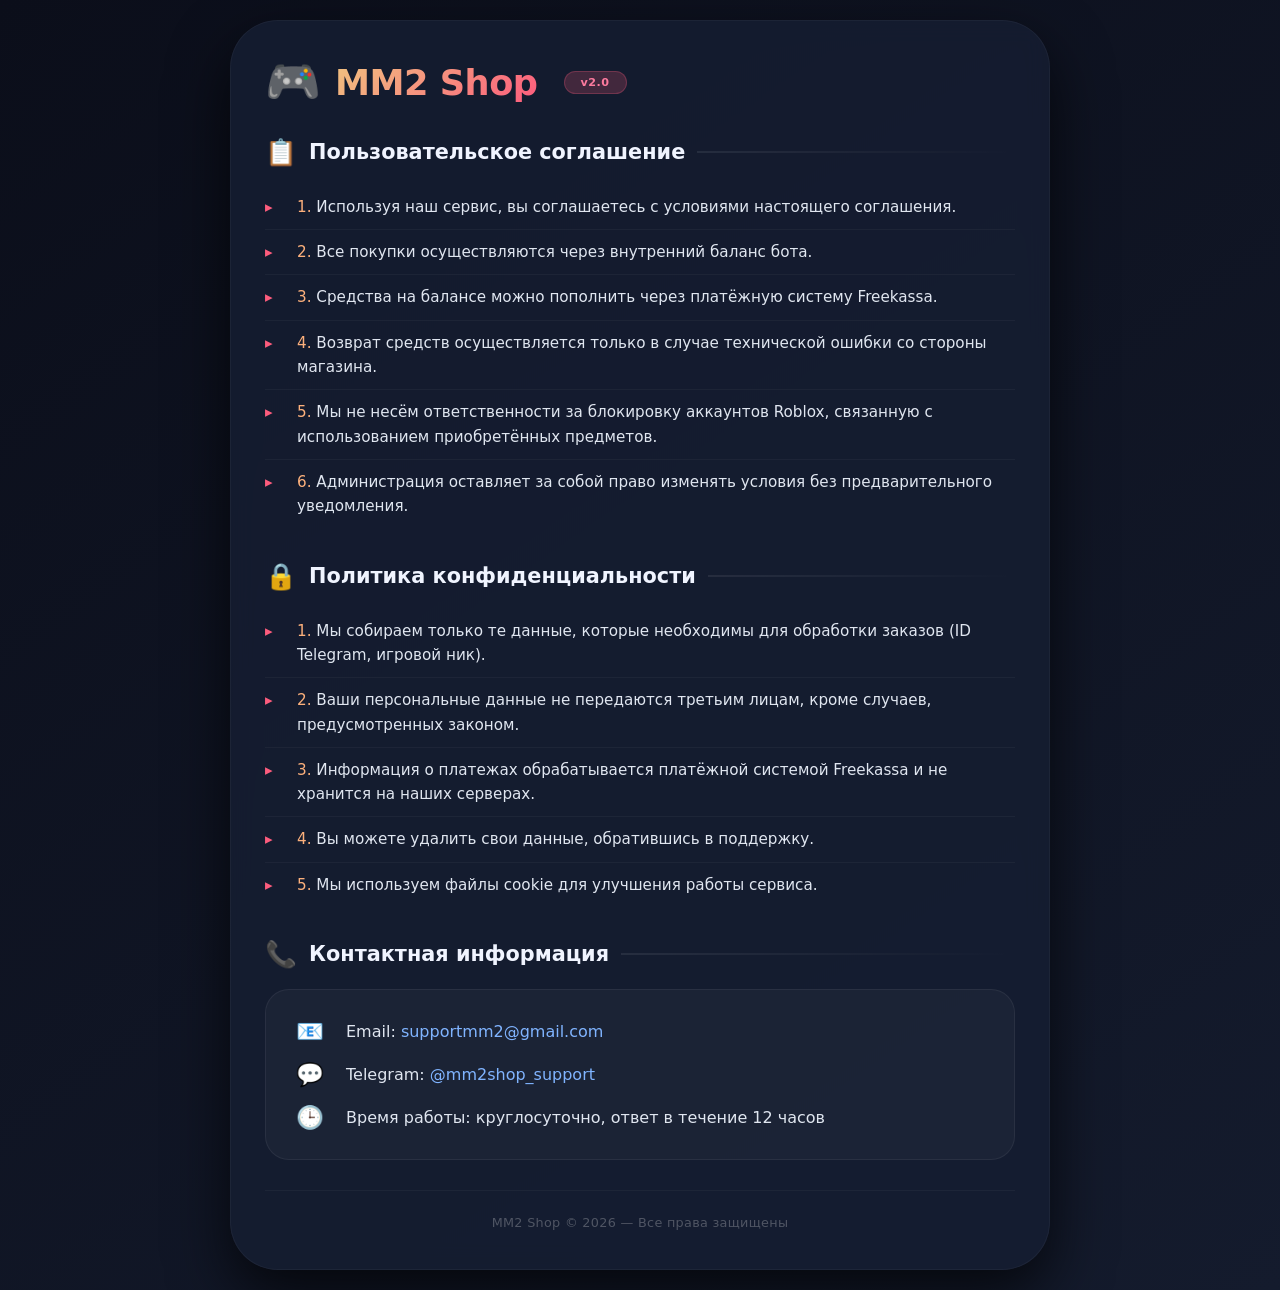
==== about.html @ 0d865bc2 "Add files via upload" ====
<!DOCTYPE html>
<html lang="ru">
<head>
    <meta charset="UTF-8" />
    <meta name="viewport" content="width=device-width, initial-scale=1.0"/>
    <title>О сервисе MM2 Shop</title>
    <style>
        * {
            margin: 0;
            padding: 0;
            box-sizing: border-box;
        }
        body {
            font-family: 'Segoe UI', Roboto, system-ui, sans-serif;
            background: linear-gradient(145deg, #0b0e1a 0%, #141b2d 100%);
            min-height: 100vh;
            display: flex;
            justify-content: center;
            align-items: center;
            padding: 20px;
            color: #e0e6f0;
        }
        .card {
            max-width: 820px;
            width: 100%;
            background: rgba(22, 30, 50, 0.85);
            backdrop-filter: blur(12px);
            -webkit-backdrop-filter: blur(12px);
            border-radius: 48px;
            padding: 40px 35px;
            box-shadow: 0 25px 60px rgba(0, 0, 0, 0.7), 0 0 0 1px rgba(255, 255, 255, 0.04) inset;
            transition: transform 0.2s ease;
        }
        .card:hover {
            transform: translateY(-2px);
        }
        .logo {
            display: flex;
            align-items: center;
            gap: 14px;
            margin-bottom: 28px;
        }
        .logo-icon {
            font-size: 2.8rem;
            line-height: 1;
        }
        .logo h1 {
            font-size: 2.2rem;
            font-weight: 700;
            letter-spacing: -0.5px;
            background: linear-gradient(135deg, #f0c27f, #fc5c7d);
            -webkit-background-clip: text;
            background-clip: text;
            color: transparent;
        }
        .badge {
            display: inline-block;
            background: rgba(252, 92, 125, 0.2);
            border: 1px solid rgba(252, 92, 125, 0.25);
            border-radius: 40px;
            padding: 4px 16px;
            font-size: 0.7rem;
            font-weight: 600;
            color: #fc7b9e;
            letter-spacing: 0.5px;
            margin-left: 12px;
        }
        .section {
            margin: 32px 0 28px;
        }
        .section:first-of-type {
            margin-top: 8px;
        }
        .section-title {
            font-size: 1.3rem;
            font-weight: 600;
            display: flex;
            align-items: center;
            gap: 12px;
            margin-bottom: 18px;
            color: #f0f4ff;
        }
        .section-title .icon {
            font-size: 1.6rem;
        }
        .section-title .line {
            flex: 1;
            height: 2px;
            background: linear-gradient(90deg, rgba(255, 255, 255, 0.08), transparent);
        }
        .rule-list {
            list-style: none;
            padding: 0;
        }
        .rule-list li {
            padding: 10px 0 10px 32px;
            position: relative;
            line-height: 1.6;
            font-size: 0.95rem;
            border-bottom: 1px solid rgba(255, 255, 255, 0.04);
        }
        .rule-list li:last-child {
            border-bottom: none;
        }
        .rule-list li::before {
            content: "▸";
            position: absolute;
            left: 0;
            color: #fc5c7d;
            font-weight: 700;
        }
        .highlight {
            color: #fcb07c;
        }
        .contact-block {
            background: rgba(255, 255, 255, 0.03);
            border-radius: 24px;
            padding: 20px 24px;
            margin: 20px 0 8px;
            border: 1px solid rgba(255, 255, 255, 0.06);
        }
        .contact-item {
            display: flex;
            align-items: center;
            gap: 16px;
            padding: 8px 0;
        }
        .contact-item .emoji {
            font-size: 1.4rem;
            width: 40px;
            text-align: center;
        }
        .contact-item a {
            color: #80b4ff;
            text-decoration: none;
            font-weight: 500;
            transition: color 0.2s;
        }
        .contact-item a:hover {
            color: #b0d0ff;
            text-decoration: underline;
        }
        .footer-note {
            margin-top: 30px;
            font-size: 0.8rem;
            color: rgba(255, 255, 255, 0.25);
            text-align: center;
            border-top: 1px solid rgba(255, 255, 255, 0.04);
            padding-top: 24px;
            letter-spacing: 0.3px;
        }
        @media (max-width: 500px) {
            .card {
                padding: 24px 18px;
                border-radius: 32px;
            }
            .logo h1 {
                font-size: 1.6rem;
            }
            .section-title {
                font-size: 1.1rem;
            }
            .rule-list li {
                padding-left: 24px;
                font-size: 0.9rem;
            }
        }
    </style>
</head>
<body>
    <div class="card">
        <div class="logo">
            <span class="logo-icon">🎮</span>
            <h1>MM2 Shop</h1>
            <span class="badge">v2.0</span>
        </div>

        <!-- Пользовательское соглашение -->
        <div class="section">
            <div class="section-title">
                <span class="icon">📋</span>
                Пользовательское соглашение
                <span class="line"></span>
            </div>
            <ul class="rule-list">
                <li><span class="highlight">1.</span> Используя наш сервис, вы соглашаетесь с условиями настоящего соглашения.</li>
                <li><span class="highlight">2.</span> Все покупки осуществляются через внутренний баланс бота.</li>
                <li><span class="highlight">3.</span> Средства на балансе можно пополнить через платёжную систему Freekassa.</li>
                <li><span class="highlight">4.</span> Возврат средств осуществляется только в случае технической ошибки со стороны магазина.</li>
                <li><span class="highlight">5.</span> Мы не несём ответственности за блокировку аккаунтов Roblox, связанную с использованием приобретённых предметов.</li>
                <li><span class="highlight">6.</span> Администрация оставляет за собой право изменять условия без предварительного уведомления.</li>
            </ul>
        </div>

        <!-- Политика конфиденциальности -->
        <div class="section">
            <div class="section-title">
                <span class="icon">🔒</span>
                Политика конфиденциальности
                <span class="line"></span>
            </div>
            <ul class="rule-list">
                <li><span class="highlight">1.</span> Мы собираем только те данные, которые необходимы для обработки заказов (ID Telegram, игровой ник).</li>
                <li><span class="highlight">2.</span> Ваши персональные данные не передаются третьим лицам, кроме случаев, предусмотренных законом.</li>
                <li><span class="highlight">3.</span> Информация о платежах обрабатывается платёжной системой Freekassa и не хранится на наших серверах.</li>
                <li><span class="highlight">4.</span> Вы можете удалить свои данные, обратившись в поддержку.</li>
                <li><span class="highlight">5.</span> Мы используем файлы cookie для улучшения работы сервиса.</li>
            </ul>
        </div>

        <!-- Контакты -->
        <div class="section">
            <div class="section-title">
                <span class="icon">📞</span>
                Контактная информация
                <span class="line"></span>
            </div>
            <div class="contact-block">
                <div class="contact-item">
                    <span class="emoji">📧</span>
                    <span>Email: <a href="mailto:supportmm2@gmail.com">supportmm2@gmail.com</a></span>
                </div>
                <div class="contact-item">
                    <span class="emoji">💬</span>
                    <span>Telegram: <a href="https://t.me/mm2shop_support" target="_blank">@mm2shop_support</a></span>
                </div>
                <div class="contact-item">
                    <span class="emoji">🕒</span>
                    <span>Время работы: круглосуточно, ответ в течение 12 часов</span>
                </div>
            </div>
        </div>

        <div class="footer-note">
            MM2 Shop © 2026 — Все права защищены
        </div>
    </div>
</body>
</html>
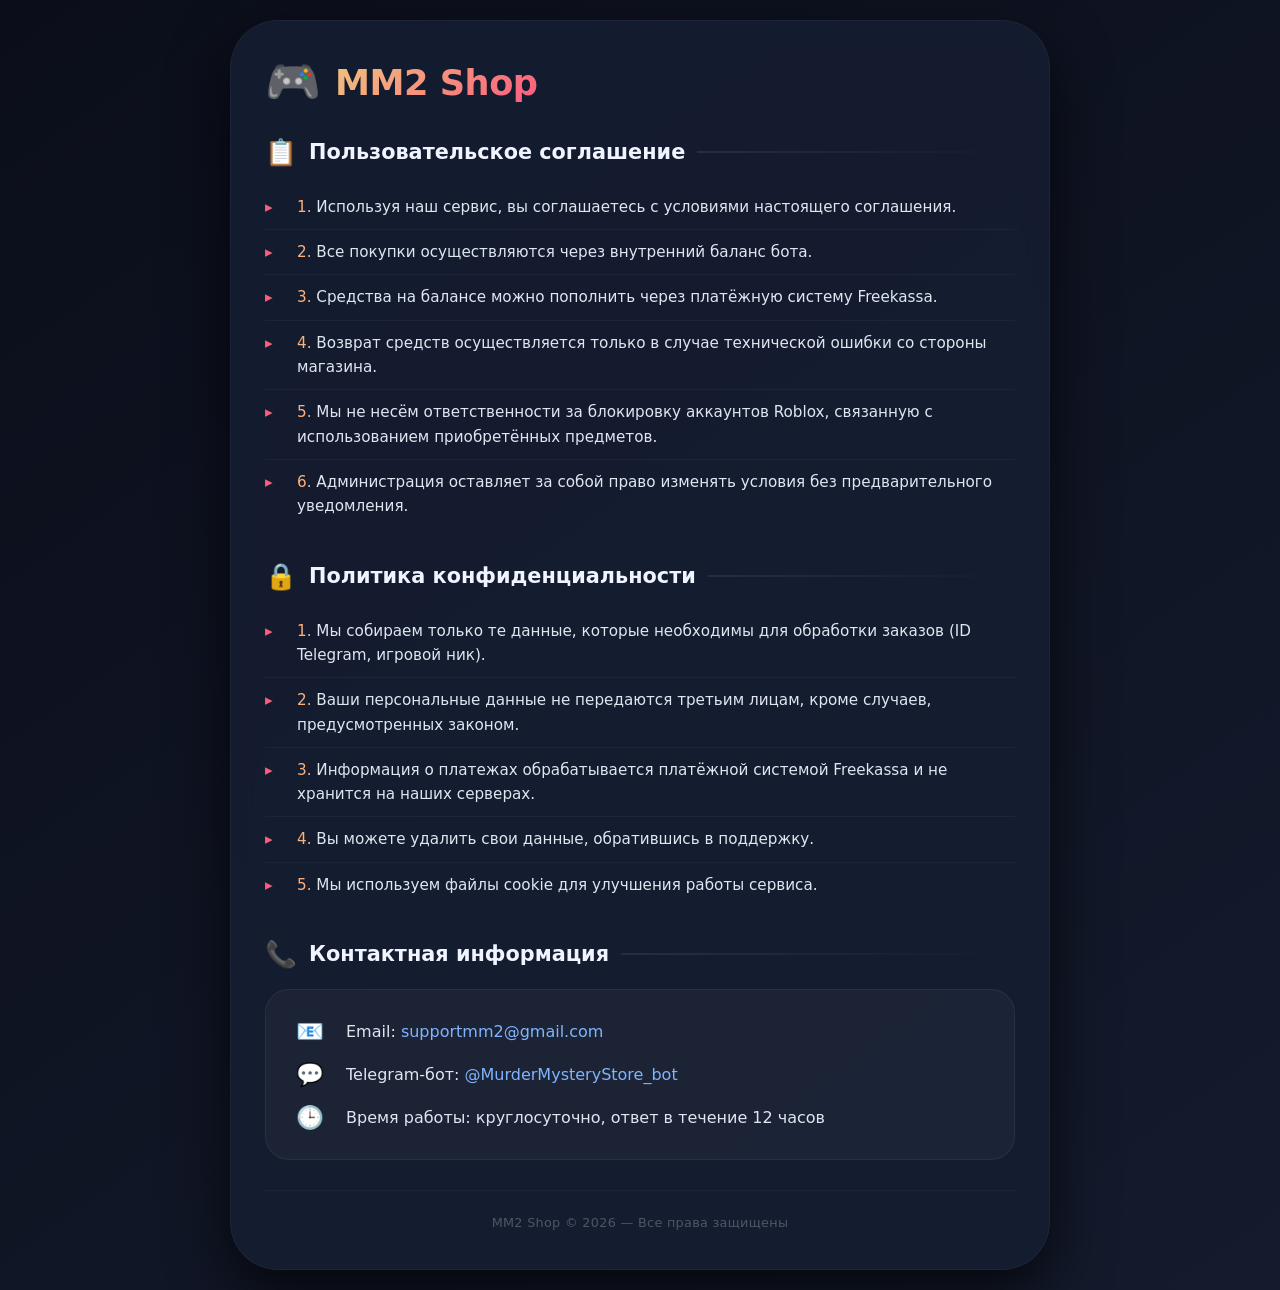
==== commit a3ee4187: "Update about.html" ====
--- a/about.html
+++ b/about.html
@@ -53,18 +53,6 @@
             background-clip: text;
             color: transparent;
         }
-        .badge {
-            display: inline-block;
-            background: rgba(252, 92, 125, 0.2);
-            border: 1px solid rgba(252, 92, 125, 0.25);
-            border-radius: 40px;
-            padding: 4px 16px;
-            font-size: 0.7rem;
-            font-weight: 600;
-            color: #fc7b9e;
-            letter-spacing: 0.5px;
-            margin-left: 12px;
-        }
         .section {
             margin: 32px 0 28px;
         }
@@ -149,6 +137,15 @@
             padding-top: 24px;
             letter-spacing: 0.3px;
         }
+        .footer-note a {
+            color: rgba(255, 255, 255, 0.4);
+            text-decoration: none;
+            transition: color 0.2s;
+        }
+        .footer-note a:hover {
+            color: #80b4ff;
+            text-decoration: underline;
+        }
         @media (max-width: 500px) {
             .card {
                 padding: 24px 18px;
@@ -172,7 +169,6 @@
         <div class="logo">
             <span class="logo-icon">🎮</span>
             <h1>MM2 Shop</h1>
-            <span class="badge">v2.0</span>
         </div>
 
         <!-- Пользовательское соглашение -->
@@ -222,7 +218,7 @@
                 </div>
                 <div class="contact-item">
                     <span class="emoji">💬</span>
-                    <span>Telegram: <a href="https://t.me/mm2shop_support" target="_blank">@mm2shop_support</a></span>
+                    <span>Telegram-бот: <a href="https://t.me/MurderMysteryStore_bot" target="_blank">@MurderMysteryStore_bot</a></span>
                 </div>
                 <div class="contact-item">
                     <span class="emoji">🕒</span>
@@ -236,4 +232,4 @@
         </div>
     </div>
 </body>
-</html>+</html>
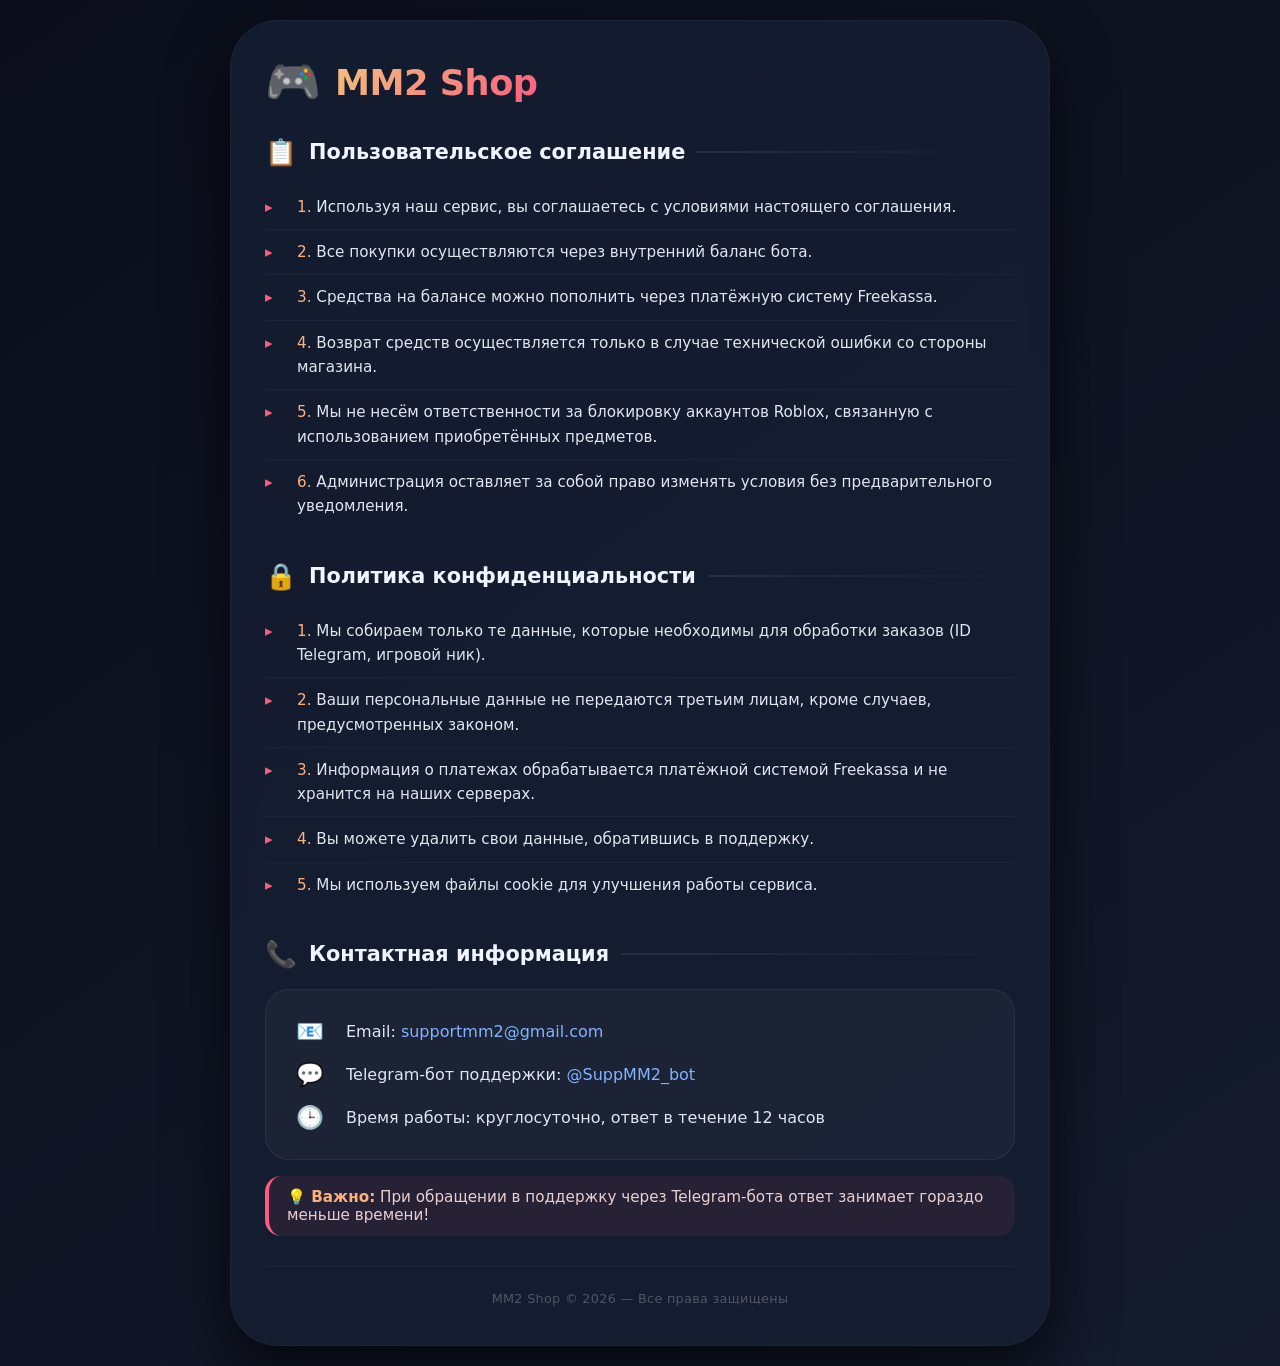
==== commit 06d02797: "Update about.html" ====
--- a/about.html
+++ b/about.html
@@ -128,6 +128,18 @@
             color: #b0d0ff;
             text-decoration: underline;
         }
+        .support-note {
+            margin-top: 16px;
+            padding: 12px 18px;
+            background: rgba(252, 92, 125, 0.08);
+            border-radius: 16px;
+            border-left: 4px solid #fc5c7d;
+            font-size: 0.95rem;
+            color: #e8d0d0;
+        }
+        .support-note strong {
+            color: #fcb07c;
+        }
         .footer-note {
             margin-top: 30px;
             font-size: 0.8rem;
@@ -218,13 +230,16 @@
                 </div>
                 <div class="contact-item">
                     <span class="emoji">💬</span>
-                    <span>Telegram-бот: <a href="https://t.me/MurderMysteryStore_bot" target="_blank">@MurderMysteryStore_bot</a></span>
+                    <span>Telegram-бот поддержки: <a href="https://t.me/SuppMM2_bot" target="_blank">@SuppMM2_bot</a></span>
                 </div>
                 <div class="contact-item">
                     <span class="emoji">🕒</span>
                     <span>Время работы: круглосуточно, ответ в течение 12 часов</span>
                 </div>
             </div>
+            <div class="support-note">
+                <strong>💡 Важно:</strong> При обращении в поддержку через Telegram-бота ответ занимает гораздо меньше времени!
+            </div>
         </div>
 
         <div class="footer-note">
